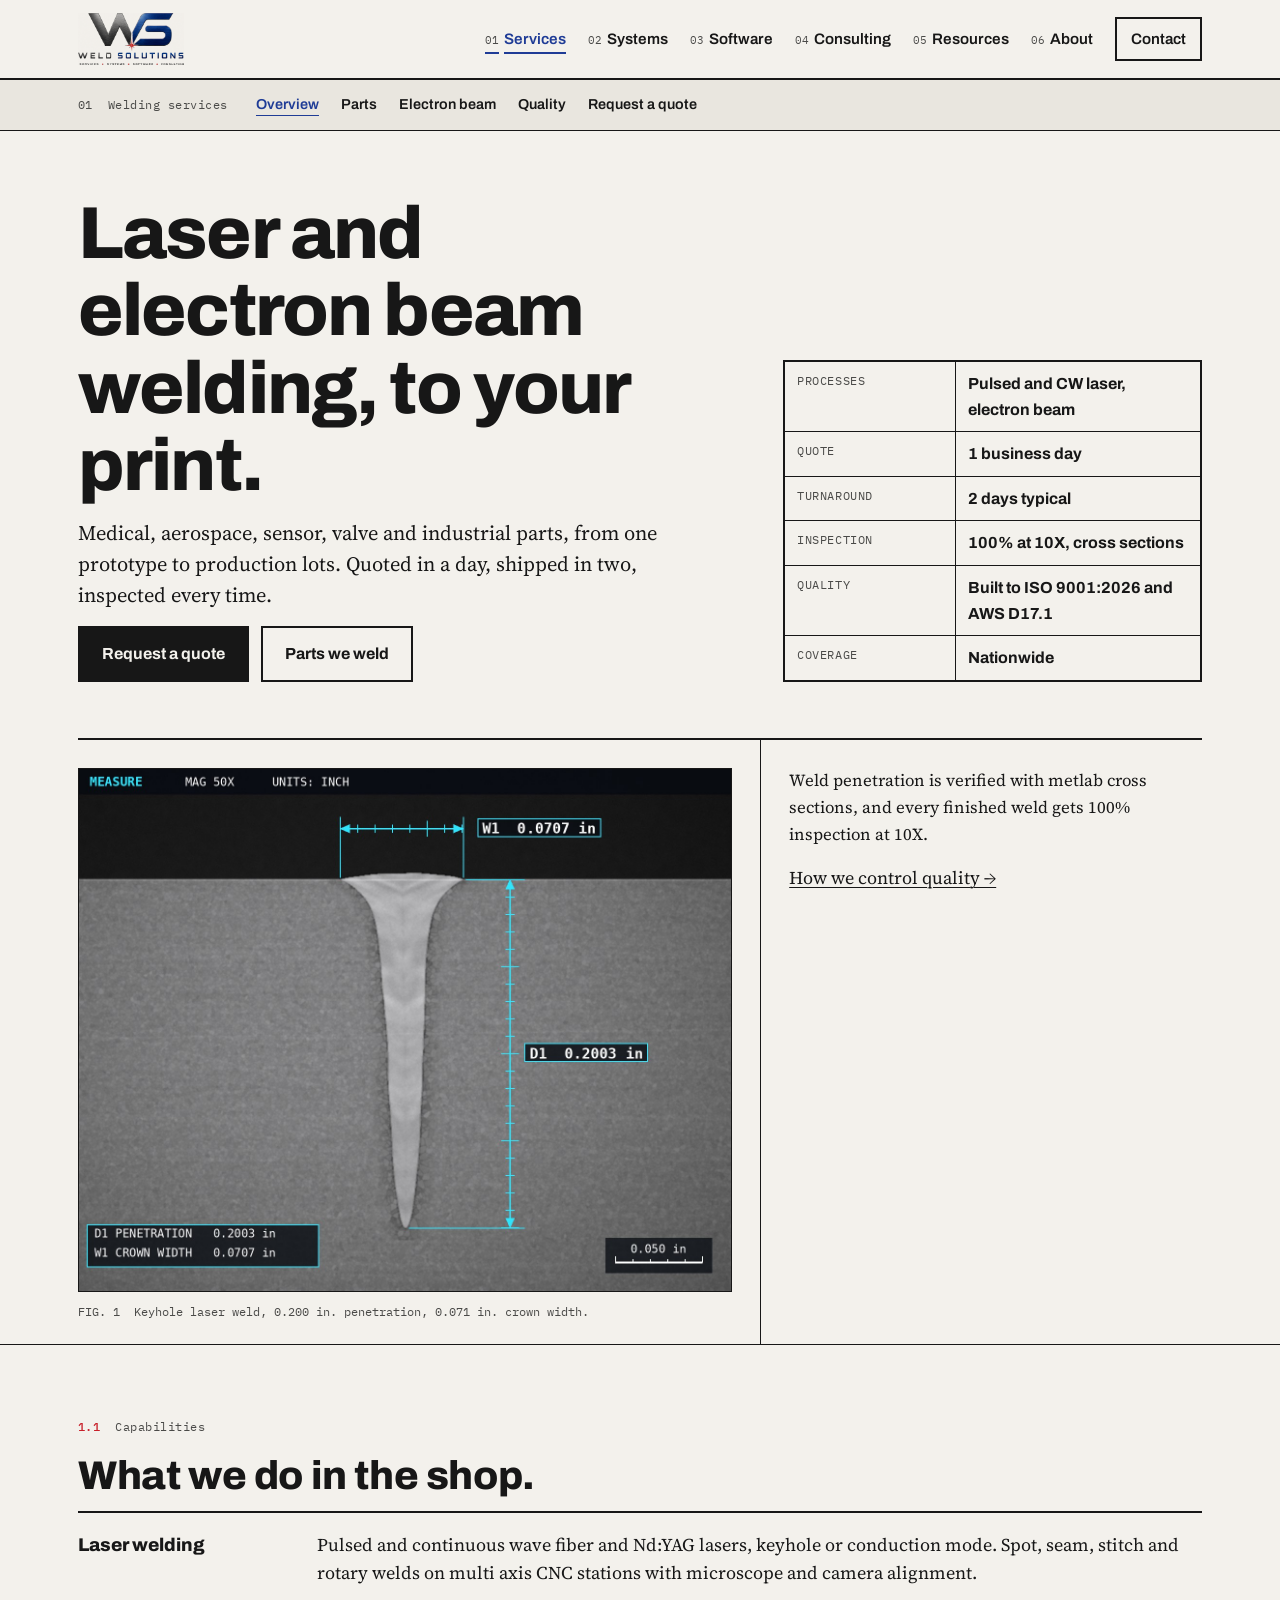
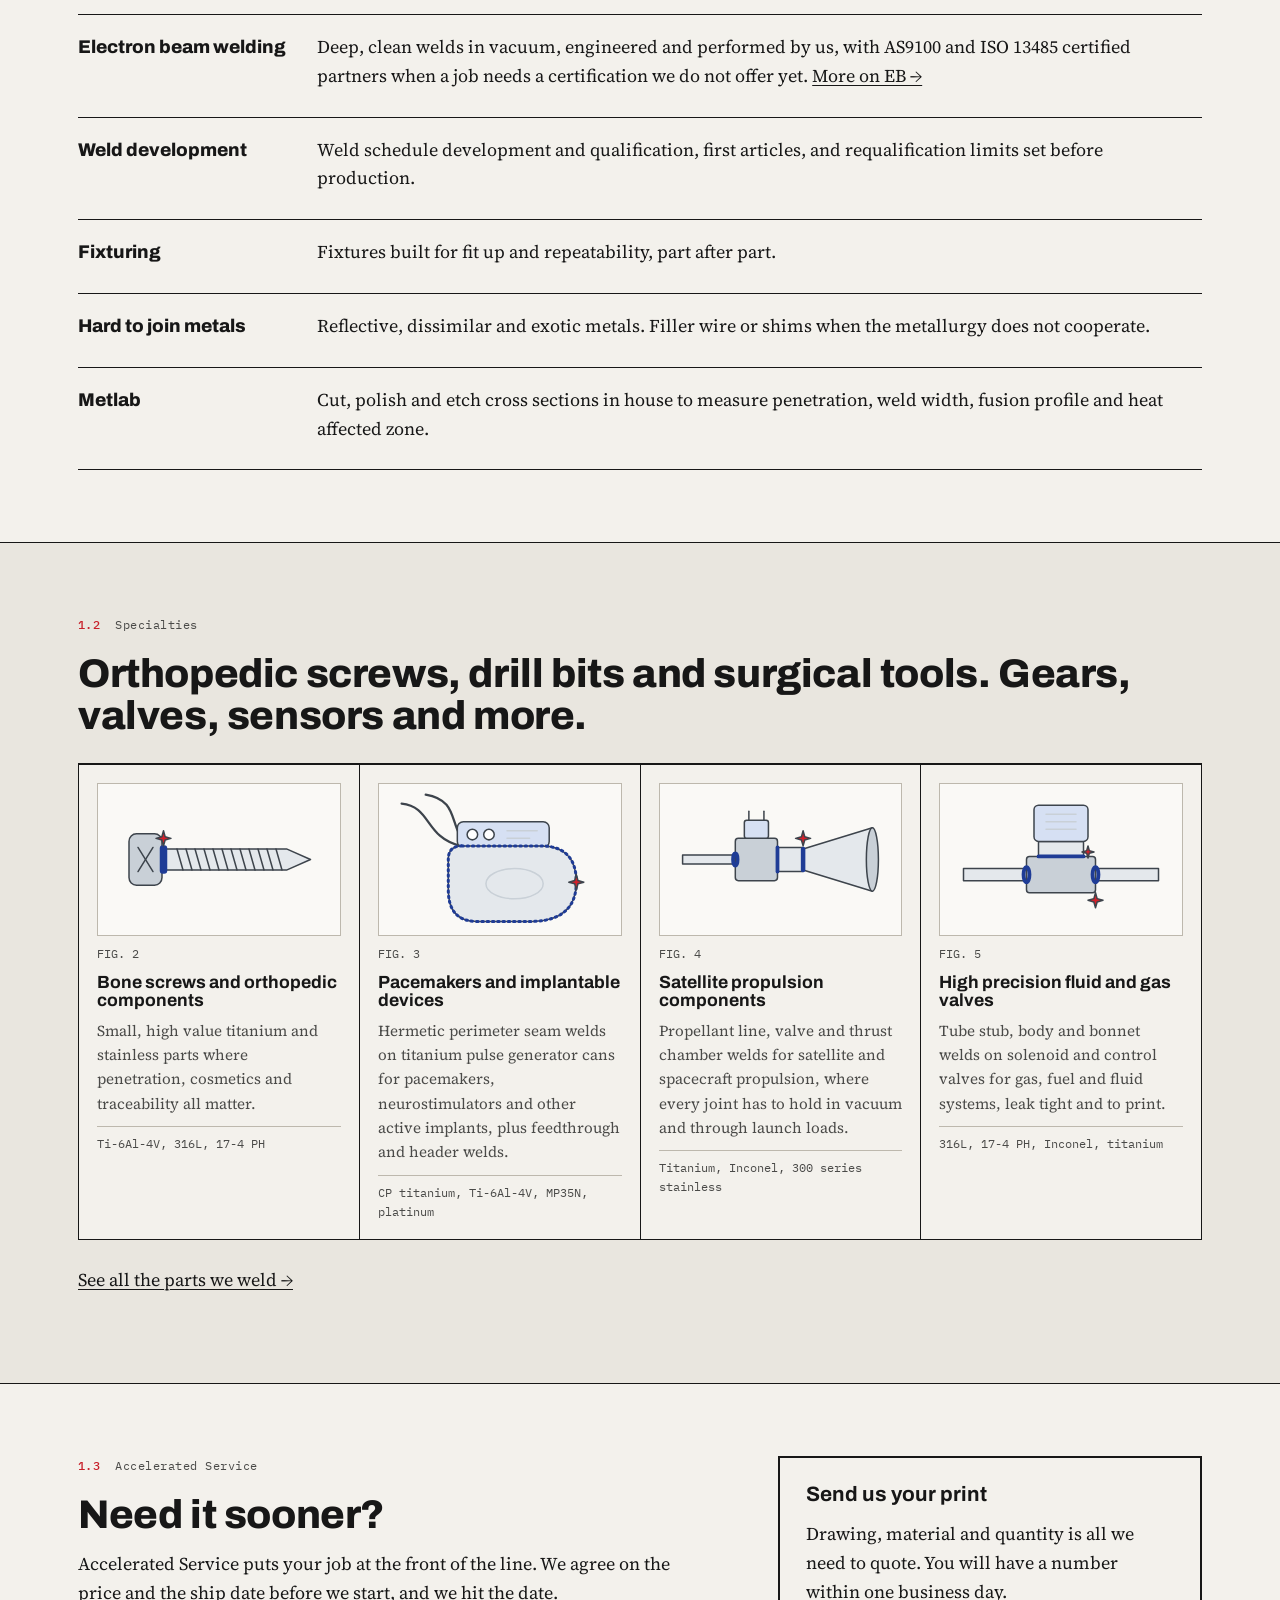
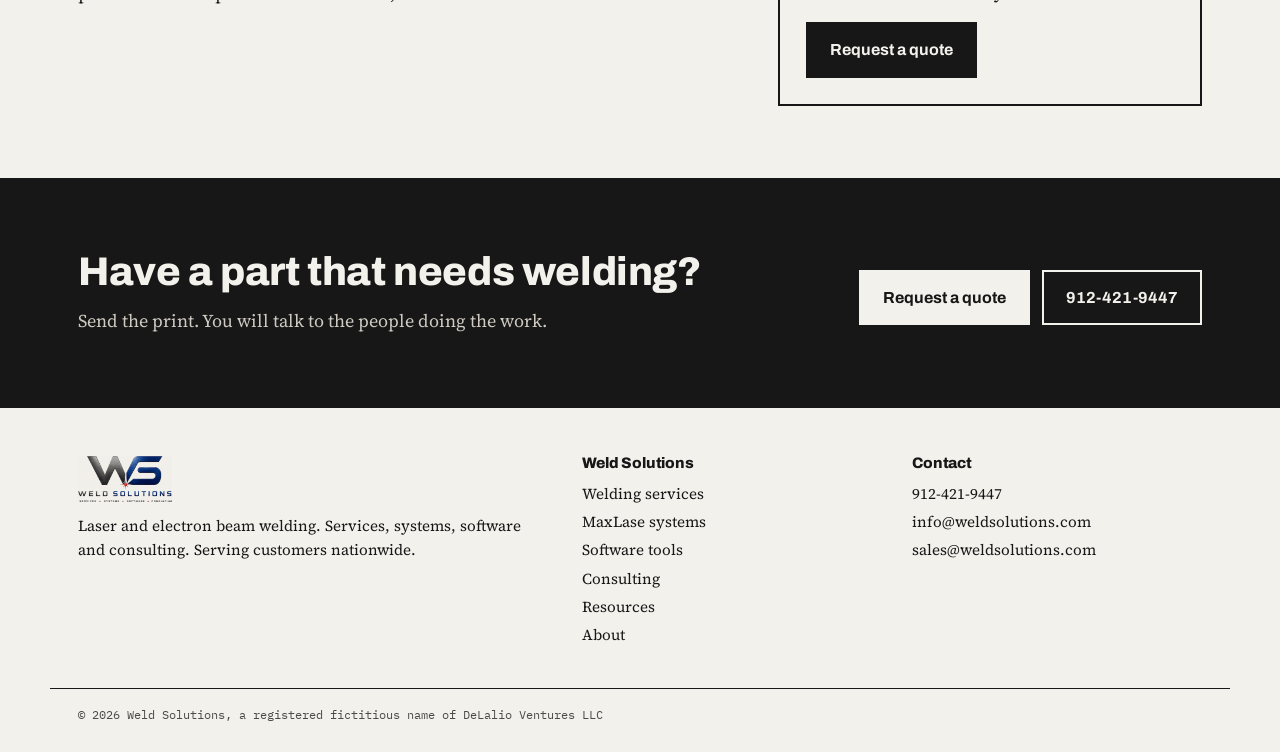
==== services/index.html @ de3c3b87 "Weld Solutions site with services section" ====
<!doctype html>
<html lang="en">
<head>
<meta charset="utf-8">
<meta name="viewport" content="width=device-width, initial-scale=1">
<title>Laser and Electron Beam Welding Services | Weld Solutions</title>
<meta name="description" content="Laser and electron beam welding to your print for medical, aerospace, sensor, valve and industrial parts. Quotes in one business day, 2 day turnaround, 100% 10X inspection. Nationwide.">
<link rel="preconnect" href="https://fonts.googleapis.com">
<link rel="preconnect" href="https://fonts.gstatic.com" crossorigin>
<link href="https://fonts.googleapis.com/css2?family=Archivo:wght@600;700;800&family=IBM+Plex+Mono:wght@400;500&family=Source+Serif+4:opsz,wght@8..60,400;8..60,600&display=swap" rel="stylesheet">
<link rel="stylesheet" href="/styles.css">
</head>
<body>
<header class="site">
  <div class="wrap bar">
    <a class="logo" href="/"><img src="/images/ws-logo.png" alt="Weld Solutions"></a>
    <button class="menu-btn" aria-label="Menu" onclick="document.body.classList.toggle('nav-open')">Menu</button>
    <nav><a href="/services/" class="on" aria-current="page"><span class="nav-num">01</span>Services</a><a href="https://systems.weldsolutions.com"><span class="nav-num">02</span>Systems</a><a href="https://tools.weldsolutions.com"><span class="nav-num">03</span>Software</a><a href="/consulting.html"><span class="nav-num">04</span>Consulting</a><a href="/resources.html"><span class="nav-num">05</span>Resources</a><a href="/about.html"><span class="nav-num">06</span>About</a><a class="nav-contact" href="/contact.html">Contact</a></nav>
  </div>
</header>
<div class="subnav"><div class="wrap"><span class="label">01&nbsp;&nbsp;Welding services</span><nav><a href="/services/" class="on">Overview</a><a href="/services/parts.html">Parts</a><a href="/services/electron-beam.html">Electron beam</a><a href="/services/quality.html">Quality</a><a href="/services/quote.html">Request a quote</a></nav></div></div>
<main>

<section class="hero"><div class="wrap">
  <div class="hero-row">
    <div>
      <h1>Laser and electron beam welding, to your print.</h1>
      <p class="lead">Medical, aerospace, sensor, valve and industrial parts, from one prototype to production lots. Quoted in a day, shipped in two, inspected every time.</p>
      <div class="btns"><a class="btn" href="/services/quote.html">Request a quote</a><a class="btn line" href="/services/parts.html">Parts we weld</a></div>
    </div>
    <dl class="tb">
      <div><dt>Processes</dt><dd>Pulsed and CW laser, electron beam</dd></div>
      <div><dt>Quote</dt><dd>1 business day</dd></div>
      <div><dt>Turnaround</dt><dd>2 days typical</dd></div>
      <div><dt>Inspection</dt><dd>100% at 10X, cross sections</dd></div>
      <div><dt>Quality</dt><dd>Built to ISO 9001:2026 and AWS D17.1</dd></div>
      <div><dt>Coverage</dt><dd>Nationwide</dd></div>
    </dl>
  </div>
  <div class="fig-band">
    <figure>
      <img src="/images/weld-cross-section-measured.jpg" alt="Illustration of a keyhole laser weld cross section with digital microscope measurements">
      <figcaption>FIG. 1&nbsp;&nbsp;Keyhole laser weld, 0.200 in. penetration, 0.071 in. crown width.</figcaption>
    </figure>
    <div class="fig-note">
      <p>Weld penetration is verified with metlab cross sections, and every finished weld gets 100% inspection at 10X.</p>
      <a href="/services/quality.html">How we control quality &rarr;</a>
    </div>
  </div>
</div></section>

<section><div class="wrap">
  <span class="label"><b>1.1</b>&nbsp;&nbsp;Capabilities</span>
  <h2>What we do in the shop.</h2>
  <table class="table">
    <tr><th>Laser welding</th><td><p>Pulsed and continuous wave fiber and Nd:YAG lasers, keyhole or conduction mode. Spot, seam, stitch and rotary welds on multi axis CNC stations with microscope and camera alignment.</p></td></tr>
    <tr><th>Electron beam welding</th><td><p>Deep, clean welds in vacuum, engineered and performed by us, with AS9100 and ISO 13485 certified partners when a job needs a certification we do not offer yet. <a href="/services/electron-beam.html">More on EB &rarr;</a></p></td></tr>
    <tr><th>Weld development</th><td><p>Weld schedule development and qualification, first articles, and requalification limits set before production.</p></td></tr>
    <tr><th>Fixturing</th><td><p>Fixtures built for fit up and repeatability, part after part.</p></td></tr>
    <tr><th>Hard to join metals</th><td><p>Reflective, dissimilar and exotic metals. Filler wire or shims when the metallurgy does not cooperate.</p></td></tr>
    <tr><th>Metlab</th><td><p>Cut, polish and etch cross sections in house to measure penetration, weld width, fusion profile and heat affected zone.</p></td></tr>
  </table>
</div></section>

<section class="tint"><div class="wrap">
  <span class="label"><b>1.2</b>&nbsp;&nbsp;Specialties</span>
  <h2>Orthopedic screws, drill bits and surgical tools. Gears, valves, sensors and more.</h2>
  <div class="plates"><figure class="plate">
  <div class="plate-img"><img src="/images/parts/bone-screw.svg" alt="Bone screws and orthopedic components" loading="lazy"></div>
  <figcaption>FIG. 2</figcaption>
  <h3>Bone screws and orthopedic components</h3>
  <p>Small, high value titanium and stainless parts where penetration, cosmetics and traceability all matter.</p>
  <p class="mat">Ti-6Al-4V, 316L, 17-4 PH</p>
</figure><figure class="plate">
  <div class="plate-img"><img src="/images/parts/pacemaker.svg" alt="Pacemakers and implantable devices" loading="lazy"></div>
  <figcaption>FIG. 3</figcaption>
  <h3>Pacemakers and implantable devices</h3>
  <p>Hermetic perimeter seam welds on titanium pulse generator cans for pacemakers, neurostimulators and other active implants, plus feedthrough and header welds.</p>
  <p class="mat">CP titanium, Ti-6Al-4V, MP35N, platinum</p>
</figure><figure class="plate">
  <div class="plate-img"><img src="/images/parts/thruster.svg" alt="Satellite propulsion components" loading="lazy"></div>
  <figcaption>FIG. 4</figcaption>
  <h3>Satellite propulsion components</h3>
  <p>Propellant line, valve and thrust chamber welds for satellite and spacecraft propulsion, where every joint has to hold in vacuum and through launch loads.</p>
  <p class="mat">Titanium, Inconel, 300 series stainless</p>
</figure><figure class="plate">
  <div class="plate-img"><img src="/images/parts/valve.svg" alt="High precision fluid and gas valves" loading="lazy"></div>
  <figcaption>FIG. 5</figcaption>
  <h3>High precision fluid and gas valves</h3>
  <p>Tube stub, body and bonnet welds on solenoid and control valves for gas, fuel and fluid systems, leak tight and to print.</p>
  <p class="mat">316L, 17-4 PH, Inconel, titanium</p>
</figure></div>
  <p style="margin-top:26px"><a href="/services/parts.html">See all the parts we weld &rarr;</a></p>
</div></section>

<section><div class="wrap cols wide-left">
  <div>
    <span class="label"><b>1.3</b>&nbsp;&nbsp;Accelerated Service</span>
    <h2>Need it sooner?</h2>
    <p>Accelerated Service puts your job at the front of the line. We agree on the price and the ship date before we start, and we hit the date.</p>
  </div>
  <div class="box">
    <h3>Send us your print</h3>
    <p>Drawing, material and quantity is all we need to quote. You will have a number within one business day.</p>
    <a class="btn" href="/services/quote.html">Request a quote</a>
  </div>
</div></section>
<section class="closing"><div class="wrap">
  <div><h2>Have a part that needs welding?</h2><p>Send the print. You will talk to the people doing the work.</p></div>
  <div class="btns"><a class="btn" href="/services/quote.html">Request a quote</a><a class="btn line" href="tel:+19124219447">912-421-9447</a></div>
</div></section>

</main>
<footer class="site">
  <div class="wrap foot">
    <div>
      <img src="/images/ws-logo.png" alt="Weld Solutions">
      <p>Laser and electron beam welding. Services, systems, software and consulting. Serving customers nationwide.</p>
    </div>
    <div>
      <h4>Weld Solutions</h4>
      <a href="/services/">Welding services</a>
      <a href="https://systems.weldsolutions.com">MaxLase systems</a>
      <a href="https://tools.weldsolutions.com">Software tools</a>
      <a href="/consulting.html">Consulting</a>
      <a href="/resources.html">Resources</a>
      <a href="/about.html">About</a>
    </div>
    <div>
      <h4>Contact</h4>
      <a href="tel:+19124219447">912-421-9447</a>
      <a href="mailto:info@weldsolutions.com">info@weldsolutions.com</a>
      <a href="mailto:sales@weldsolutions.com">sales@weldsolutions.com</a>
    </div>
  </div>
  <div class="wrap legal">&copy; <span class="yr">2026</span> Weld Solutions, a registered fictitious name of DeLalio Ventures LLC</div>
</footer>
<script>document.querySelectorAll('.yr').forEach(e=>e.textContent=new Date().getFullYear());</script>
</body>
</html>
---- styles.css ----
:root {
  --paper: #f3f1ec;
  --paper-2: #e9e6df;
  --ink: #171717;
  --ink-2: #4a4a48;
  --rule: #171717;
  --hair: #bdb8ad;
  --blue: #1f3c96;
  --red: #c8202a;
}
* { box-sizing: border-box; }
html { scroll-behavior: smooth; }
body {
  margin: 0; background: var(--paper); color: var(--ink);
  font-family: "Source Serif 4", Georgia, "Times New Roman", serif;
  font-size: 18px; line-height: 1.6; text-align: left;
}
img, video { max-width: 100%; display: block; }
a { color: var(--ink); text-decoration-thickness: 1px; text-underline-offset: 3px; }
a:hover { color: var(--blue); }
h1, h2, h3, h4 { font-family: "Archivo", "Arial Narrow", Arial, sans-serif; font-weight: 800; letter-spacing: -0.01em; line-height: 1.05; margin: 0 0 14px; }
h1 { font-size: clamp(2.4rem, 6vw, 4.6rem); letter-spacing: -0.025em; }
h2 { font-size: clamp(1.7rem, 3.4vw, 2.5rem); }
h3 { font-size: 1.3rem; font-weight: 700; letter-spacing: 0; }
p { margin: 0 0 16px; }
.label, figcaption, .tb dt, .nav-num, .idx, .jump, .legal { font-family: "IBM Plex Mono", ui-monospace, Menlo, Consolas, monospace; }
.wrap { max-width: 1180px; margin: 0 auto; padding: 0 28px; }

header.site { border-bottom: 2px solid var(--rule); background: var(--paper); position: sticky; top: 0; z-index: 20; }
.bar { display: flex; align-items: center; justify-content: space-between; height: 78px; }
.logo img { height: 52px; width: auto; mix-blend-mode: multiply; }
header nav { display: flex; gap: 22px; align-items: center; }
header nav a { font-family: "Archivo", Arial, sans-serif; font-weight: 600; font-size: .95rem; text-decoration: none; color: var(--ink); }
header nav a .nav-num { font-size: .7rem; color: var(--ink-2); margin-right: 5px; font-weight: 400; }
header nav a.on, header nav a:hover { color: var(--blue); }
header nav a.on { text-decoration: underline; text-decoration-thickness: 2px; text-underline-offset: 8px; }
.nav-contact { border: 2px solid var(--ink); padding: 8px 14px; }
.nav-contact:hover { background: var(--ink); color: var(--paper) !important; }
.menu-btn { display: none; background: none; border: 2px solid var(--ink); font-size: 1.2rem; padding: 4px 10px; cursor: pointer; }

section { padding: 72px 0; border-bottom: 1px solid var(--rule); }
section.tint { background: var(--paper-2); }
.label { font-size: .78rem; letter-spacing: .04em; color: var(--ink-2); margin-bottom: 18px; display: block; }
.label b { color: var(--red); font-weight: 500; }
.lead { font-size: 1.28rem; line-height: 1.5; max-width: 34em; }
.cols { display: grid; grid-template-columns: 1fr 1fr; gap: 64px; align-items: start; }
.cols.wide-left { grid-template-columns: 1.5fr 1fr; }

.hero { padding: 64px 0 0; }
.hero h1 { max-width: 11em; }
.hero-row { display: grid; grid-template-columns: 1.55fr 1fr; gap: 56px; align-items: end; padding-bottom: 56px; }
.tb { border: 2px solid var(--rule); margin: 0; }
.tb div { display: grid; grid-template-columns: 9.5em 1fr; border-bottom: 1px solid var(--rule); }
.tb div:last-child { border-bottom: 0; }
.tb dt { font-size: .72rem; letter-spacing: .05em; padding: 10px 12px; border-right: 1px solid var(--rule); color: var(--ink-2); text-transform: uppercase; }
.tb dd { margin: 0; padding: 9px 12px; font-family: "Archivo", Arial, sans-serif; font-weight: 700; font-size: 1rem; }
.fig-band { border-top: 2px solid var(--rule); display: grid; grid-template-columns: 1.55fr 1fr; }
.fig-band figure { margin: 0; border-right: 1px solid var(--rule); padding: 28px 28px 22px 0; }
.fig-band figure img, .fig-band figure video { width: 100%; border: 1px solid var(--rule); }
figcaption { font-size: .78rem; color: var(--ink-2); margin-top: 10px; }
.fig-note { padding: 28px 0 22px 28px; }
.fig-note p { font-size: 1.05rem; }

.btn { display: inline-block; font-family: "Archivo", Arial, sans-serif; font-weight: 700; font-size: 1rem; text-decoration: none; padding: 13px 22px; background: var(--ink); color: var(--paper) !important; border: 2px solid var(--ink); cursor: pointer; }
.btn:hover { background: var(--blue); border-color: var(--blue); }
.btn.line { background: transparent; color: var(--ink) !important; }
.btn.line:hover { background: var(--ink); color: var(--paper) !important; }
.btns { display: flex; gap: 12px; flex-wrap: wrap; margin-top: 8px; }

.rows { border-top: 2px solid var(--rule); margin-top: 28px; }
.row { display: grid; grid-template-columns: 4.5em 13em 1fr 17em; gap: 28px; align-items: baseline; padding: 26px 0; border-bottom: 1px solid var(--rule); text-decoration: none; color: var(--ink); }
.row:hover { background: var(--paper-2); }
.row .idx { font-size: .85rem; color: var(--red); }
.row h3 { font-size: 1.7rem; margin: 0; font-weight: 800; }
.row p { margin: 0; color: var(--ink-2); }
.row .go { font-family: "Archivo", Arial, sans-serif; font-weight: 700; white-space: nowrap; text-align: right; }
.row:hover .go { color: var(--blue); }

.plain { list-style: none; padding: 0; margin: 0 0 20px; border-top: 1px solid var(--rule); }
.plain li { padding: 12px 0; border-bottom: 1px solid var(--hair); }
.plain li b { font-family: "Archivo", Arial, sans-serif; }
.table { width: 100%; border-collapse: collapse; border-top: 2px solid var(--rule); }
.table th, .table td { text-align: left; vertical-align: top; padding: 18px 16px 18px 0; border-bottom: 1px solid var(--rule); }
.table th { font-family: "Archivo", Arial, sans-serif; font-weight: 800; font-size: 1.15rem; width: 13em; }
.table td .sub { font-family: "IBM Plex Mono", monospace; font-size: .78rem; color: var(--ink-2); display: block; margin-bottom: 6px; }
.table td p { margin: 0 0 8px; }
.table td .keys { font-size: .95rem; color: var(--ink-2); margin: 0; }
.gloss { columns: 2; column-gap: 56px; margin: 0; border-top: 2px solid var(--rule); padding-top: 8px; }
.gloss div { break-inside: avoid; padding: 12px 0; border-bottom: 1px solid var(--hair); }
.gloss dt { font-family: "Archivo", Arial, sans-serif; font-weight: 700; }
.gloss dd { margin: 2px 0 0; color: var(--ink-2); font-size: .98rem; }
.note { font-size: .95rem; color: var(--ink-2); border-left: 3px solid var(--red); padding-left: 14px; }
.box { border: 2px solid var(--rule); padding: 26px; background: var(--paper); }
.box h3 { margin-top: 0; }
.jump { display: flex; gap: 22px; flex-wrap: wrap; font-size: .85rem; margin-top: 22px; }

.photo-fig { margin: 0; }
.photo-fig img { border: 1px solid var(--rule); }
.bio { display: grid; grid-template-columns: 220px 1fr; gap: 40px; align-items: start; }
.bio img { border: 1px solid var(--rule); }
.steps { list-style: none; padding: 0; margin: 28px 0 0; border-top: 2px solid var(--rule); }
.steps li { display: grid; grid-template-columns: 7em 1fr; gap: 24px; padding: 16px 0; border-bottom: 1px solid var(--rule); }
.steps b { font-family: "Archivo", Arial, sans-serif; font-size: 1.4rem; }

.closing { background: var(--ink); color: var(--paper); border-bottom: 0; }
.closing h2 { color: var(--paper); }
.closing p { color: #cfcbc2; margin: 0; }
.closing .btn { background: var(--paper); color: var(--ink) !important; border-color: var(--paper); }
.closing .btn.line { background: transparent; color: var(--paper) !important; }
.closing .wrap { display: flex; justify-content: space-between; align-items: center; gap: 40px; }

.form label { display: block; font-family: "Archivo", Arial, sans-serif; font-weight: 600; font-size: .95rem; margin-bottom: 18px; }
.form input, .form textarea, .form select { display: block; width: 100%; margin-top: 6px; padding: 11px 12px; border: 1px solid var(--ink); border-radius: 0; background: #fbfaf7; font: 400 1rem "Source Serif 4", Georgia, serif; color: var(--ink); }
.form input:focus, .form textarea:focus, .form select:focus { outline: 2px solid var(--blue); outline-offset: 0; }
.row2 { display: grid; grid-template-columns: 1fr 1fr; gap: 18px; }
.hp { position: absolute; left: -9999px; }

footer.site { padding: 48px 0 28px; font-size: .95rem; }
.foot { display: grid; grid-template-columns: 1.6fr 1fr 1fr; gap: 40px; }
.foot h4 { font-size: .95rem; margin-bottom: 10px; }
.foot a { display: block; text-decoration: none; margin-bottom: 4px; }
.foot img { height: 46px; width: auto; mix-blend-mode: multiply; margin-bottom: 12px; }
.legal { margin-top: 36px; padding-top: 16px; border-top: 1px solid var(--rule); font-size: .75rem; color: var(--ink-2); }

@media (max-width: 980px) {
  .hero-row, .fig-band, .cols, .cols.wide-left { grid-template-columns: 1fr; gap: 36px; }
  .fig-band figure { border-right: 0; padding-right: 0; border-bottom: 1px solid var(--rule); }
  .fig-note { padding-left: 0; }
  .row { grid-template-columns: 3em 1fr; }
  .row p, .row .go { grid-column: 2; }
  .menu-btn { display: block; }
  header nav { display: none; position: absolute; top: 78px; left: 0; right: 0; background: var(--paper); border-bottom: 2px solid var(--rule); flex-direction: column; align-items: flex-start; gap: 0; padding: 6px 28px 20px; }
  header nav a { width: 100%; padding: 12px 0; border-bottom: 1px solid var(--hair); }
  header nav a.on { text-decoration: none; }
  header nav a.nav-contact { margin-top: 12px; width: auto; border: 2px solid var(--ink); padding: 8px 14px; }
  body.nav-open header nav { display: flex; }
  .gloss { columns: 1; }
  .closing .wrap { flex-direction: column; align-items: flex-start; }
  .foot { grid-template-columns: 1fr 1fr; }
}
@media (max-width: 600px) {
  body { font-size: 17px; }
  .wrap { padding: 0 16px; }
  section { padding: 52px 0; }
  .bio, .row2 { grid-template-columns: 1fr; }
  .bio img { max-width: 200px; }
  .table th, .table td { display: block; width: auto; padding-right: 0; }
  .table th { padding-bottom: 4px; border-bottom: 0; }
  .table td { padding-top: 0; }
  .steps li { grid-template-columns: 4.5em 1fr; }
  .foot { grid-template-columns: 1fr; }
  .tb div { grid-template-columns: 8em 1fr; }
}
@media (max-width: 980px) { .row { grid-template-columns: 3em 1fr; } .row .go { text-align: left; } }

/* services sub nav */
.subnav { border-bottom: 1px solid var(--rule); background: var(--paper-2); }
.subnav .wrap { display: flex; align-items: center; gap: 28px; min-height: 50px; flex-wrap: wrap; }
.subnav .label { margin: 0; }
.subnav nav { display: flex; gap: 22px; flex-wrap: wrap; }
.subnav nav a { font-family: "Archivo", Arial, sans-serif; font-weight: 600; font-size: .9rem; text-decoration: none; }
.subnav nav a.on { color: var(--blue); text-decoration: underline; text-underline-offset: 6px; }

/* part plates */
.plates { display: grid; grid-template-columns: repeat(4, 1fr); border-top: 2px solid var(--rule); border-left: 1px solid var(--rule); margin-top: 26px; }
.plate { margin: 0; padding: 18px; border-right: 1px solid var(--rule); border-bottom: 1px solid var(--rule); background: var(--paper); }
.plate-img { border: 1px solid var(--hair); background: #faf9f6; aspect-ratio: 16/10; display: flex; }
.plate-img img { width: 100%; height: 100%; object-fit: contain; }
.plate figcaption { margin: 8px 0 10px; }
.plate h3 { font-size: 1.1rem; margin-bottom: 8px; }
.plate p { font-size: .95rem; color: var(--ink-2); margin-bottom: 10px; }
.plate .mat { font-family: "IBM Plex Mono", monospace; font-size: .74rem; color: var(--ink-2); border-top: 1px solid var(--hair); padding-top: 8px; margin: 0; }
.policy { border: 2px solid var(--rule); padding: 30px 34px; }
.policy p { font-family: "Archivo", Arial, sans-serif; font-weight: 600; font-size: 1.2rem; line-height: 1.4; }
.policy p:last-child { margin-bottom: 0; }
.steps li span { align-self: center; }
@media (max-width: 980px) { .plates { grid-template-columns: repeat(2, 1fr); } }
@media (max-width: 600px) { .plates { grid-template-columns: 1fr; } .subnav .label { display: none; } }
.plates.n3 { grid-template-columns: repeat(3, 1fr); } @media (max-width: 980px) { .plates.n3 { grid-template-columns: repeat(2, 1fr); } } @media (max-width: 600px) { .plates.n3 { grid-template-columns: 1fr; } }
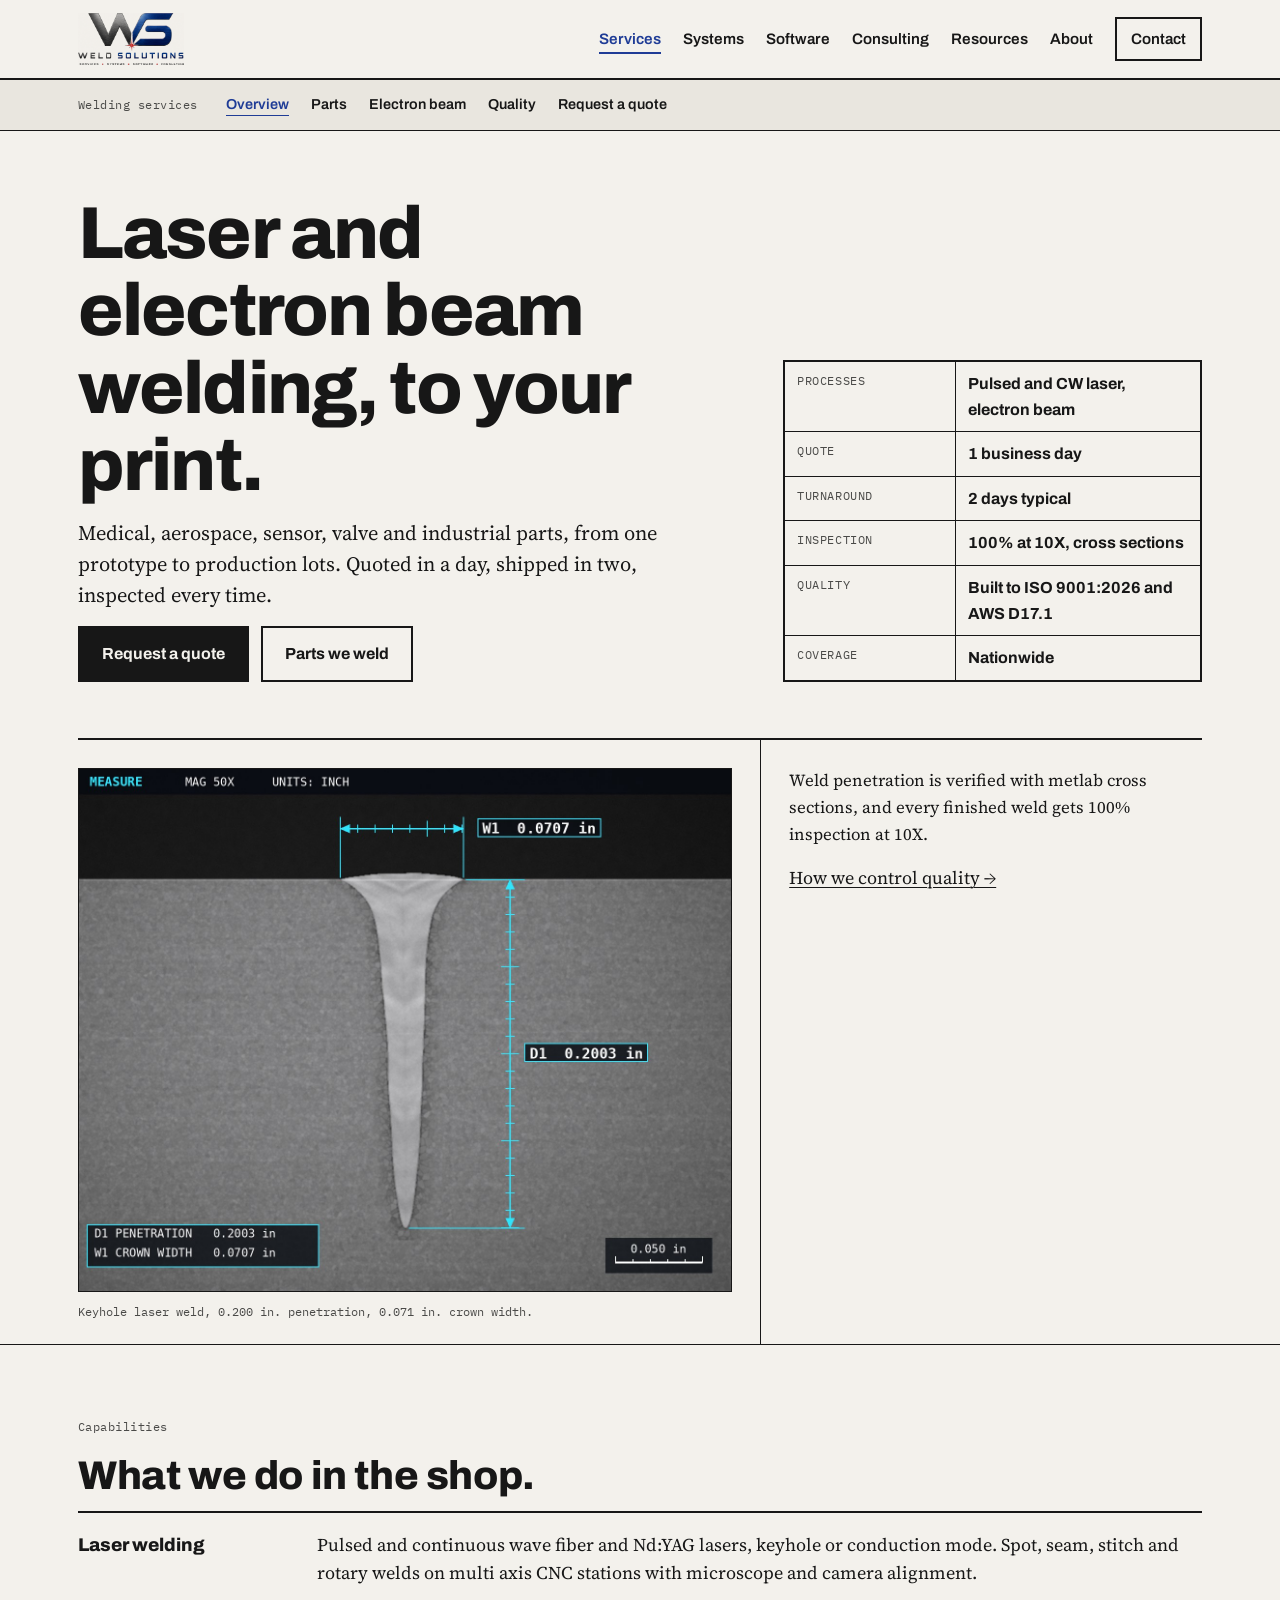
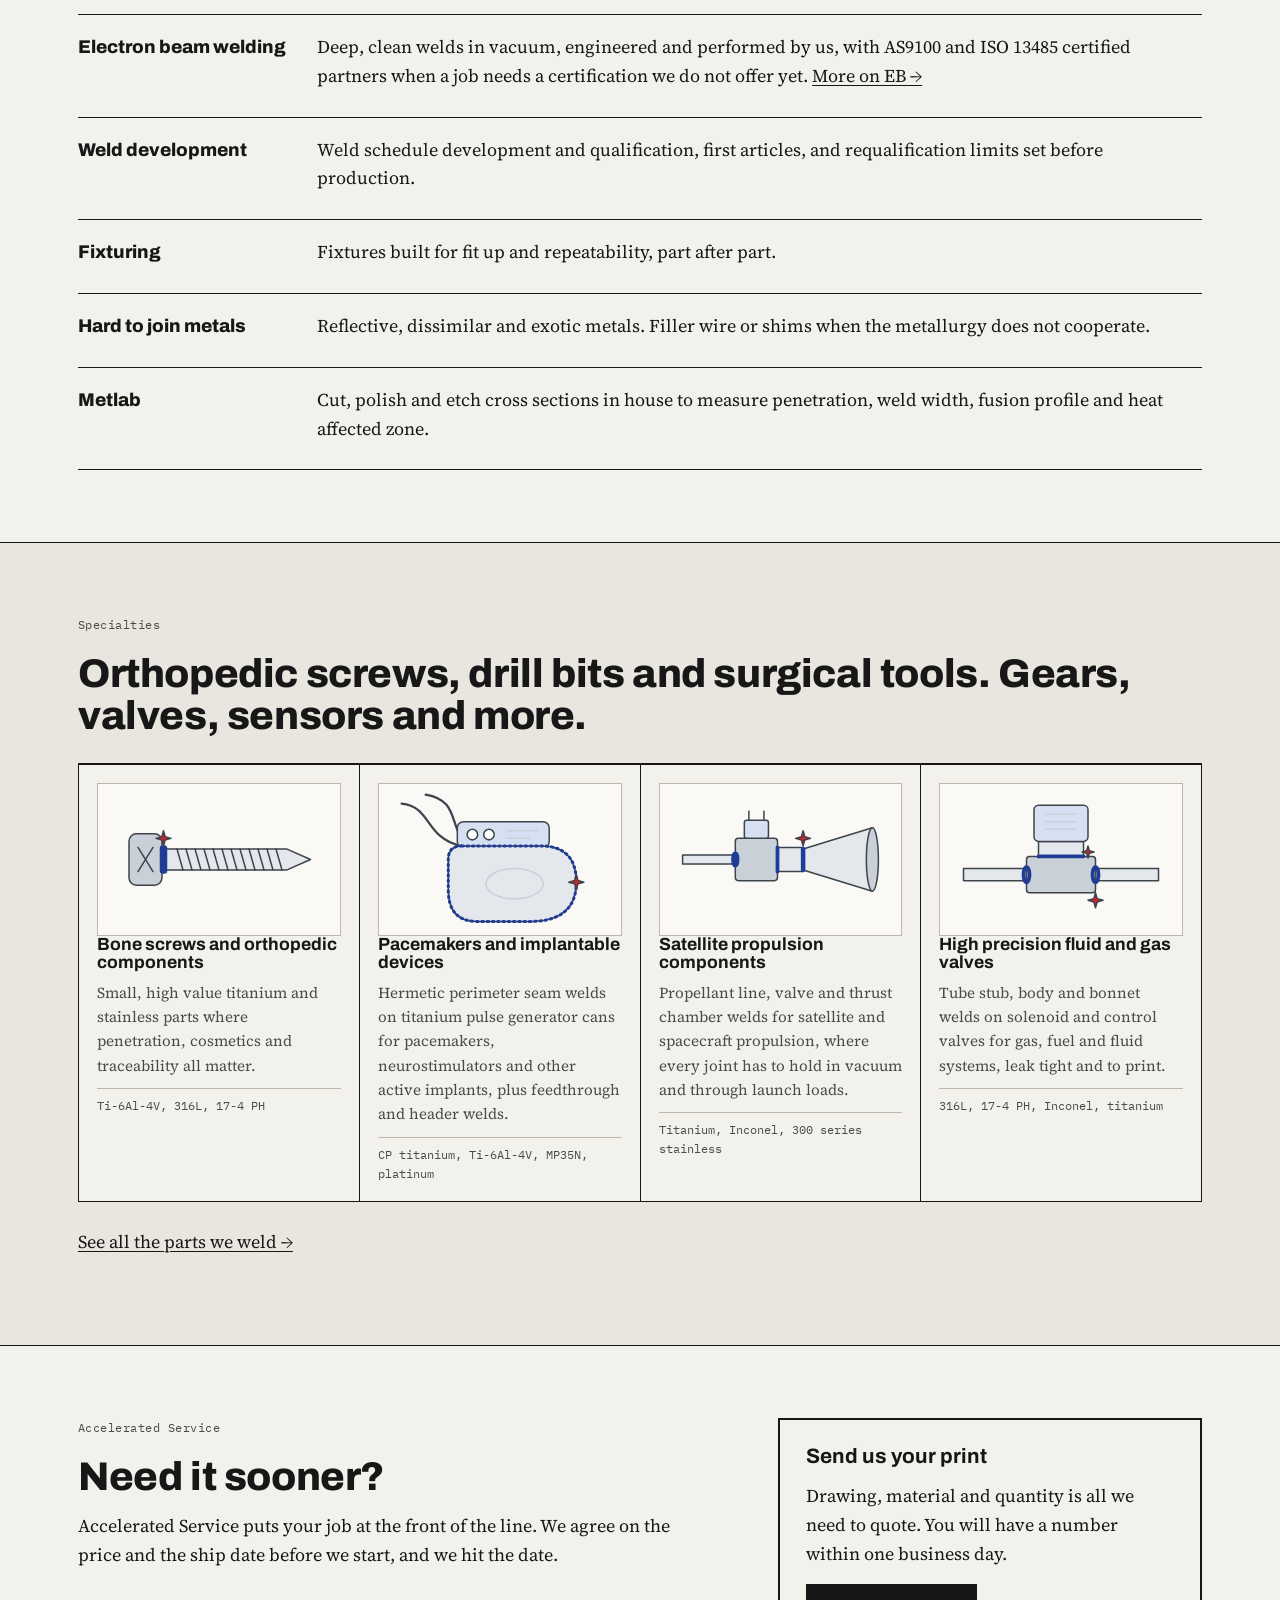
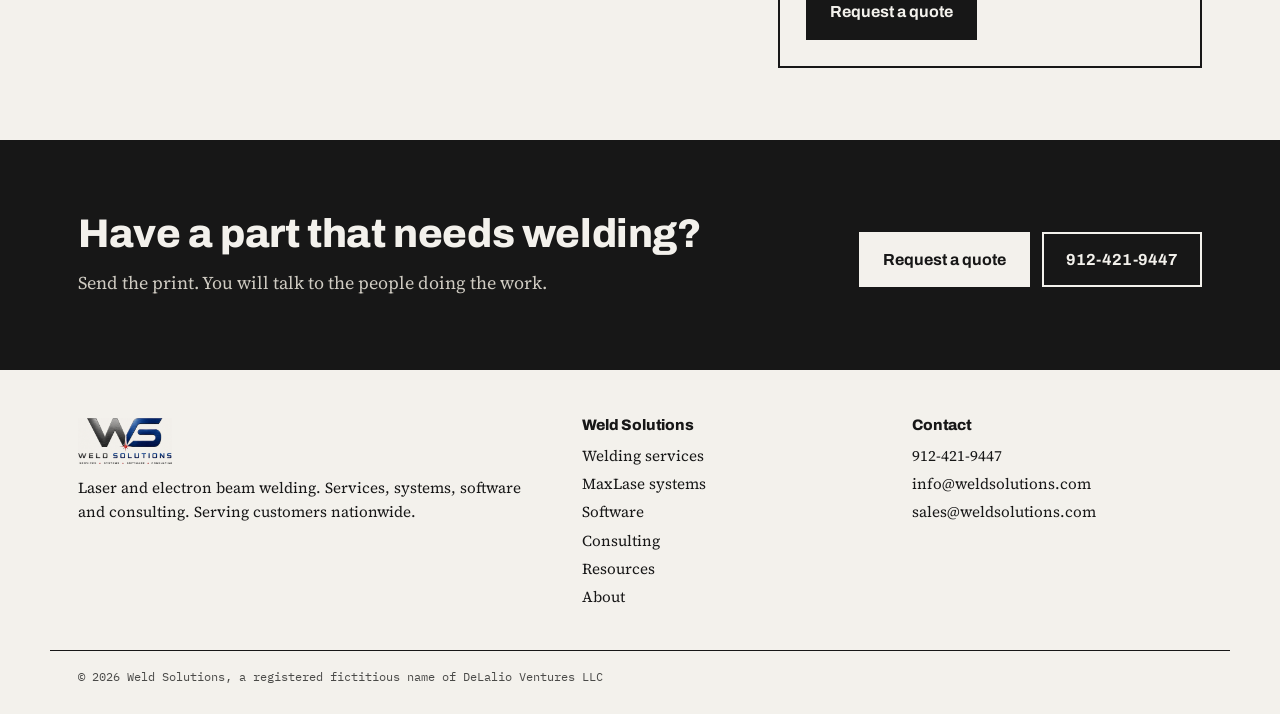
==== commit 752734fc: "Weld Solver moved to /tools, Software page" ====
--- a/services/index.html
+++ b/services/index.html
@@ -15,10 +15,10 @@
   <div class="wrap bar">
     <a class="logo" href="/"><img src="/images/ws-logo.png" alt="Weld Solutions"></a>
     <button class="menu-btn" aria-label="Menu" onclick="document.body.classList.toggle('nav-open')">Menu</button>
-    <nav><a href="/services/" class="on" aria-current="page"><span class="nav-num">01</span>Services</a><a href="https://systems.weldsolutions.com"><span class="nav-num">02</span>Systems</a><a href="https://tools.weldsolutions.com"><span class="nav-num">03</span>Software</a><a href="/consulting.html"><span class="nav-num">04</span>Consulting</a><a href="/resources.html"><span class="nav-num">05</span>Resources</a><a href="/about.html"><span class="nav-num">06</span>About</a><a class="nav-contact" href="/contact.html">Contact</a></nav>
+    <nav><a href="/services/" class="on" aria-current="page">Services</a><a href="https://systems.weldsolutions.com">Systems</a><a href="/software.html">Software</a><a href="/consulting.html">Consulting</a><a href="/resources.html">Resources</a><a href="/about.html">About</a><a class="nav-contact" href="/contact.html">Contact</a></nav>
   </div>
 </header>
-<div class="subnav"><div class="wrap"><span class="label">01&nbsp;&nbsp;Welding services</span><nav><a href="/services/" class="on">Overview</a><a href="/services/parts.html">Parts</a><a href="/services/electron-beam.html">Electron beam</a><a href="/services/quality.html">Quality</a><a href="/services/quote.html">Request a quote</a></nav></div></div>
+<div class="subnav"><div class="wrap"><span class="label">Welding services</span><nav><a href="/services/" class="on">Overview</a><a href="/services/parts.html">Parts</a><a href="/services/electron-beam.html">Electron beam</a><a href="/services/quality.html">Quality</a><a href="/services/quote.html">Request a quote</a></nav></div></div>
 <main>
 
 <section class="hero"><div class="wrap">
@@ -40,7 +40,7 @@
   <div class="fig-band">
     <figure>
       <img src="/images/weld-cross-section-measured.jpg" alt="Illustration of a keyhole laser weld cross section with digital microscope measurements">
-      <figcaption>FIG. 1&nbsp;&nbsp;Keyhole laser weld, 0.200 in. penetration, 0.071 in. crown width.</figcaption>
+      <figcaption>Keyhole laser weld, 0.200 in. penetration, 0.071 in. crown width.</figcaption>
     </figure>
     <div class="fig-note">
       <p>Weld penetration is verified with metlab cross sections, and every finished weld gets 100% inspection at 10X.</p>
@@ -50,7 +50,7 @@
 </div></section>
 
 <section><div class="wrap">
-  <span class="label"><b>1.1</b>&nbsp;&nbsp;Capabilities</span>
+  <span class="label">Capabilities</span>
   <h2>What we do in the shop.</h2>
   <table class="table">
     <tr><th>Laser welding</th><td><p>Pulsed and continuous wave fiber and Nd:YAG lasers, keyhole or conduction mode. Spot, seam, stitch and rotary welds on multi axis CNC stations with microscope and camera alignment.</p></td></tr>
@@ -63,29 +63,25 @@
 </div></section>
 
 <section class="tint"><div class="wrap">
-  <span class="label"><b>1.2</b>&nbsp;&nbsp;Specialties</span>
+  <span class="label">Specialties</span>
   <h2>Orthopedic screws, drill bits and surgical tools. Gears, valves, sensors and more.</h2>
   <div class="plates"><figure class="plate">
   <div class="plate-img"><img src="/images/parts/bone-screw.svg" alt="Bone screws and orthopedic components" loading="lazy"></div>
-  <figcaption>FIG. 2</figcaption>
   <h3>Bone screws and orthopedic components</h3>
   <p>Small, high value titanium and stainless parts where penetration, cosmetics and traceability all matter.</p>
   <p class="mat">Ti-6Al-4V, 316L, 17-4 PH</p>
 </figure><figure class="plate">
   <div class="plate-img"><img src="/images/parts/pacemaker.svg" alt="Pacemakers and implantable devices" loading="lazy"></div>
-  <figcaption>FIG. 3</figcaption>
   <h3>Pacemakers and implantable devices</h3>
   <p>Hermetic perimeter seam welds on titanium pulse generator cans for pacemakers, neurostimulators and other active implants, plus feedthrough and header welds.</p>
   <p class="mat">CP titanium, Ti-6Al-4V, MP35N, platinum</p>
 </figure><figure class="plate">
   <div class="plate-img"><img src="/images/parts/thruster.svg" alt="Satellite propulsion components" loading="lazy"></div>
-  <figcaption>FIG. 4</figcaption>
   <h3>Satellite propulsion components</h3>
   <p>Propellant line, valve and thrust chamber welds for satellite and spacecraft propulsion, where every joint has to hold in vacuum and through launch loads.</p>
   <p class="mat">Titanium, Inconel, 300 series stainless</p>
 </figure><figure class="plate">
   <div class="plate-img"><img src="/images/parts/valve.svg" alt="High precision fluid and gas valves" loading="lazy"></div>
-  <figcaption>FIG. 5</figcaption>
   <h3>High precision fluid and gas valves</h3>
   <p>Tube stub, body and bonnet welds on solenoid and control valves for gas, fuel and fluid systems, leak tight and to print.</p>
   <p class="mat">316L, 17-4 PH, Inconel, titanium</p>
@@ -95,7 +91,7 @@
 
 <section><div class="wrap cols wide-left">
   <div>
-    <span class="label"><b>1.3</b>&nbsp;&nbsp;Accelerated Service</span>
+    <span class="label">Accelerated Service</span>
     <h2>Need it sooner?</h2>
     <p>Accelerated Service puts your job at the front of the line. We agree on the price and the ship date before we start, and we hit the date.</p>
   </div>
@@ -121,7 +117,7 @@
       <h4>Weld Solutions</h4>
       <a href="/services/">Welding services</a>
       <a href="https://systems.weldsolutions.com">MaxLase systems</a>
-      <a href="https://tools.weldsolutions.com">Software tools</a>
+      <a href="/software.html">Software</a>
       <a href="/consulting.html">Consulting</a>
       <a href="/resources.html">Resources</a>
       <a href="/about.html">About</a>
--- a/styles.css
+++ b/styles.css
@@ -177,3 +177,41 @@
 @media (max-width: 980px) { .plates { grid-template-columns: repeat(2, 1fr); } }
 @media (max-width: 600px) { .plates { grid-template-columns: 1fr; } .subnav .label { display: none; } }
 .plates.n3 { grid-template-columns: repeat(3, 1fr); } @media (max-width: 980px) { .plates.n3 { grid-template-columns: repeat(2, 1fr); } } @media (max-width: 600px) { .plates.n3 { grid-template-columns: 1fr; } }
+
+/* video hero */
+.vhero { position: relative; min-height: min(78vh, 720px); display: flex; align-items: flex-end; padding: 0; overflow: hidden; background: #111; border-bottom: 2px solid var(--rule); }
+.vhero-video { position: absolute; inset: 0; width: 100%; height: 100%; object-fit: cover; max-width: none; }
+.vhero-shade { position: absolute; inset: 0; background: linear-gradient(90deg, rgba(10,10,10,.82) 0%, rgba(10,10,10,.55) 45%, rgba(10,10,10,.1) 100%); }
+.vhero-text { position: relative; padding-top: 120px; padding-bottom: 72px; color: #f3f1ec; width: 100%; }
+.vhero h1 { color: #fff; max-width: 12em; }
+.vhero .lead { color: #e2ded6; }
+.btn.light { background: #f3f1ec; color: #171717 !important; border-color: #f3f1ec; }
+.btn.light:hover { background: var(--blue); border-color: var(--blue); color: #fff !important; }
+.btn.line.light { background: transparent; color: #f3f1ec !important; border-color: #f3f1ec; }
+.btn.line.light:hover { background: #f3f1ec; color: #171717 !important; }
+@media (prefers-reduced-motion: reduce) { .vhero-video { display: none; } .vhero { background: #111 url(images/hero-weld.jpg) center/cover; } }
+
+/* facts bar */
+.facts { padding: 0; }
+.fact-row { display: grid; grid-template-columns: repeat(4, 1fr); }
+.fact-row div { padding: 26px 22px; border-left: 1px solid var(--rule); }
+.fact-row div:first-child { border-left: 0; padding-left: 0; }
+.fact-row b { display: block; font-family: "Archivo", Arial, sans-serif; font-size: 1.5rem; font-weight: 800; }
+.fact-row span { color: var(--ink-2); font-size: .95rem; }
+
+/* rows without numbers */
+.row { grid-template-columns: 15em 1fr 12em; }
+@media (max-width: 980px) {
+  .fact-row { grid-template-columns: 1fr 1fr; }
+  .fact-row div:nth-child(3) { border-left: 0; padding-left: 0; }
+  .fact-row div { border-top: 1px solid var(--hair); }
+  .row { grid-template-columns: 1fr; gap: 8px; }
+  .row p, .row .go { grid-column: 1; }
+  .vhero-shade { background: rgba(10,10,10,.6); }
+}
+.vhero-video { object-position: 65% 80%; }
+.docs { list-style: none; counter-reset: d; padding: 0; margin: 0; border-top: 2px solid var(--rule); }
+.docs li { counter-increment: d; display: grid; grid-template-columns: 2.2em 1fr; column-gap: 12px; padding: 14px 0; border-bottom: 1px solid var(--rule); }
+.docs li::before { content: counter(d); grid-row: span 2; font-family: "Archivo", Arial, sans-serif; font-weight: 800; font-size: 1.3rem; color: var(--blue); }
+.docs b { font-family: "Archivo", Arial, sans-serif; }
+.docs span { color: var(--ink-2); font-size: .95rem; }
